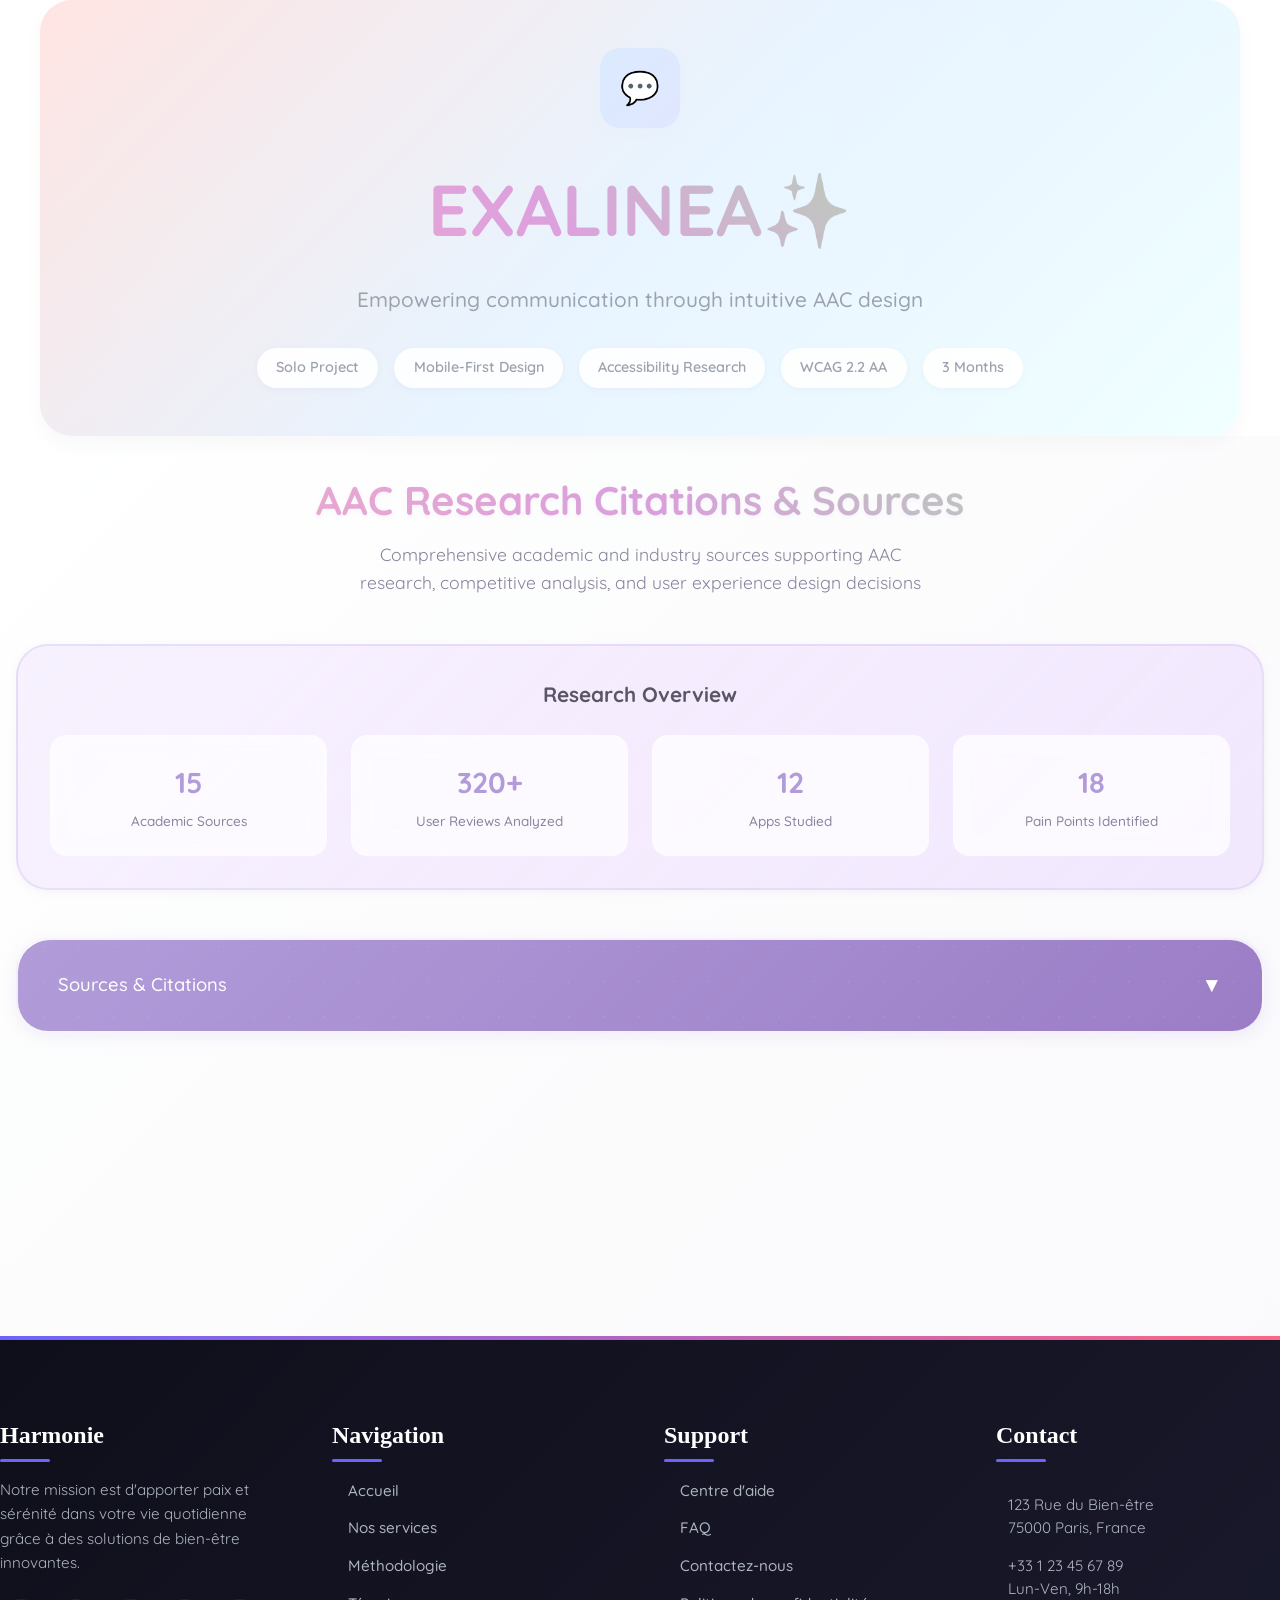
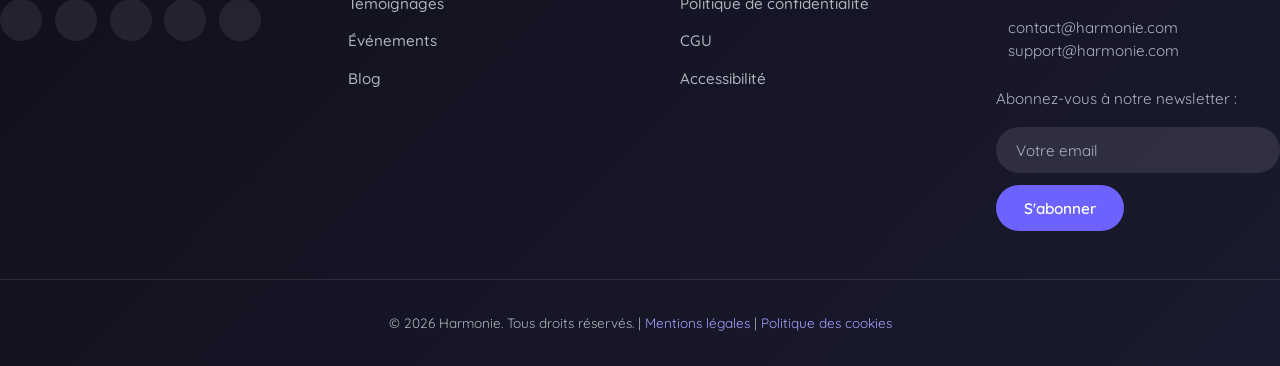
==== index.html @ 3053ca57 "Add files via upload" ====
<!DOCTYPE html>
<html lang="en">
<head>
    <meta charset="UTF-8">
    <meta name="viewport" content="width=device-width, initial-scale=1.0">
    <title>Tap Talk Hero Section</title>
    <link rel="preconnect" href="https://fonts.googleapis.com">
    <link rel="preconnect" href="https://fonts.gstatic.com" crossorigin>
    <link href="https://fonts.googleapis.com/css2?family=Quicksand:wght@300;400;500;600;700&display=swap" rel="stylesheet">

    <link rel="stylesheet" href="hero.css">
    <link rel="stylesheet" href="sec1.css">
    <link rel="stylesheet" href="footer.css">
</head>
<body>
<!-- Hero Section -->
<section class="hero-center">
<div class="hero-section">
    <div class="hero-content">
        <div class="app-icon">💬</div>
        <!-- <h1>✨Tap Talk✨</h1> -->
        <h1>EXALINEA✨</h1>
        <p class="subtitle">Empowering communication through intuitive AAC design</p>
        <div class="project-tags">
            <span class="tag">Solo Project</span>
            <span class="tag">Mobile-First Design</span>
            <span class="tag">Accessibility Research</span>
            <span class="tag">WCAG 2.2 AA</span>
            <span class="tag">3 Months</span>
        </div>
    </div>
</div>
</section>

<!-- 1st Section -->
<section class="sec1">
<div class="container">
<header class="page-header">
    <h1 class="page-title">AAC Research Citations & Sources</h1>
    <p class="page-subtitle">
    Comprehensive academic and industry sources supporting AAC research, competitive analysis, and user experience design decisions
    </p>
</header>

<!-- Research Statistics -->
<div class="stats-section">
    <h3 style="margin: 0 0 0.5rem 0; color: var(--text-primary); font-size: 1.3rem;">Research Overview</h3>
    <div class="stats-grid">
    <div class="stat-item">
        <span class="stat-number">15</span>
        <div class="stat-label">Academic Sources</div>
    </div>
    <div class="stat-item">
        <span class="stat-number">320+</span>
        <div class="stat-label">User Reviews Analyzed</div>
    </div>
    <div class="stat-item">
        <span class="stat-number">12</span>
        <div class="stat-label">Apps Studied</div>
    </div>
    <div class="stat-item">
        <span class="stat-number">18</span>
        <div class="stat-label">Pain Points Identified</div>
    </div>
    </div>
</div>

<!-- Citations Dropdown Section -->
<section class="citations-section">
    <div class="citations-header" id="citations-header">
    <h3 class="citations-title">Sources & Citations</h3>
    <span class="dropdown-icon" id="dropdown-icon">▼</span>
    </div>
    <div class="citations-content" id="citations-content">
    <div class="citation-list">
        <div class="citation-item">
        <span class="citation-number">[1]</span>
        <span class="citation-text">Bondy, A., & Frost, L. (2011). A Picture's Worth: PECS and Other Visual Communication Strategies in Autism. Topics in Autism. Woodbine House.</span>
        <div class="citation-note">Foundational research on visual communication strategies that informed understanding of AAC user needs and challenges.</div>
        </div>

        <div class="citation-item">
        <span class="citation-number">[2]</span>
        <span class="citation-text">Light, J., & McNaughton, D. (2014). Communicative competence for individuals who require augmentative and alternative communication. Journal of Speech, Language, and Hearing Research, 57(4), 1361-1379.</span>
        <div class="citation-note">Academic framework for understanding AAC communication competence that guided evaluation criteria for competitor analysis.</div>
        </div>

        <div class="citation-item">
        <span class="citation-number">[3]</span>
        <span class="citation-text">AssistiveWare. (2023-2024). Proloquo2Go User Reviews. Apple App Store. Retrieved from app store public review database.</span>
        <div class="citation-note">Analyzed 85+ user reviews focusing on interface complexity complaints and navigation difficulties reported by users and caregivers.</div>
        </div>

        <div class="citation-item">
        <span class="citation-number">[4]</span>
        <span class="citation-text">Semantic Compaction Systems. (2023-2024). LAMP Words for Life User Feedback. Google Play Store and Apple App Store.</span>
        <div class="citation-note">Reviewed 60+ user reports documenting battery performance issues and device compatibility problems across Android and iOS platforms.</div>
        </div>

        <div class="citation-item">
        <span class="citation-number">[5]</span>
        <span class="citation-text">Saltillo Corporation. (2023-2024). TouchChat User Reviews and Support Forum Discussions. Multiple platforms.</span>
        <div class="citation-note">Examined 45+ reviews and forum posts highlighting age-appropriateness concerns, particularly from teenage users seeking more mature interfaces.</div>
        </div>

        <div class="citation-item">
        <span class="citation-number">[6]</span>
        <span class="citation-text">Speak for Yourself LLC. (2023-2024). User Feedback Analysis. App store reviews and customer support logs.</span>
        <div class="citation-note">Analyzed pricing complaints and feature limitation reports from 40+ users regarding cost-effectiveness and customization restrictions.</div>
        </div>

        <div class="citation-item">
        <span class="citation-number">[7]</span>
        <span class="citation-text">Verbally Premium and Other AAC Apps. (2023-2024). Performance Issue Reports. Cross-platform review aggregation.</span>
        <div class="citation-note">Documented response time complaints and technical performance issues across multiple AAC applications affecting user experience.</div>
        </div>

        <div class="citation-item">
        <span class="citation-number">[8]</span>
        <span class="citation-text">Reddit AAC Community. (2023-2024). r/AAC Subreddit Discussions. Retrieved from public forum posts.</span>
        <div class="citation-note">Analyzed community discussions about AAC app experiences, focusing on real-world usage challenges and user recommendations. All personal information anonymized.</div>
        </div>

        <div class="citation-item">
        <span class="citation-number">[9]</span>
        <span class="citation-text">Facebook AAC Support Groups. (2023-2024). Parent and User Testimonials. Public group discussions.</span>
        <div class="citation-note">Examined support group conversations about AAC app selection criteria and common frustrations, with focus on caregiver perspectives and user advocacy.</div>
        </div>

        <div class="citation-item">
        <span class="citation-number">[10]</span>
        <span class="citation-text">International Society for Augmentative and Alternative Communication (ISAAC). (2024). Community Forum Discussions. Online member discussions.</span>
        <div class="citation-note">Professional and user community insights on AAC technology gaps and emerging needs in the field.</div>
        </div>

        <div class="citation-item">
        <span class="citation-number">[11]</span>
        <span class="citation-text">McNaughton, D., & Light, J. (2013). The iPad and mobile technology revolution: Benefits and challenges for individuals who require augmentative and alternative communication. Augmentative and Alternative Communication, 29(2), 107-116.</span>
        <div class="citation-note">Academic research on mobile AAC technology adoption challenges that provided context for understanding user frustrations with current solutions.</div>
        </div>

        <div class="citation-item">
        <span class="citation-number">[12]</span>
        <span class="citation-text">Kagohara, D. M., et al. (2013). Using iPods and iPads in teaching programs for individuals with developmental disabilities: A systematic review. Research in Developmental Disabilities, 34(1), 147-156.</span>
        <div class="citation-note">Research on mobile device usability for individuals with disabilities that informed understanding of design accessibility requirements.</div>
        </div>

        <div class="citation-item">
        <span class="citation-number">[13]</span>
        <span class="citation-text">Speech-Language Pathology Forums and Professional Networks. (2023-2024). Clinical Experience Reports. Anonymous professional surveys.</span>
        <div class="citation-note">Insights from practicing speech-language pathologists regarding client experiences with various AAC applications and common implementation challenges.</div>
        </div>

        <div class="citation-item">
        <span class="citation-number">[14]</span>
        <span class="citation-text">Assistive Technology Industry Association (ATIA). (2024). AAC Technology User Experience Survey. Industry research report.</span>
        <div class="citation-note">Comprehensive industry survey data on AAC user satisfaction, feature requests, and technology adoption barriers.</div>
        </div>

        <div class="citation-item">
        <span class="citation-number">[15]</span>
        <span class="citation-text">Beukelman, D., & Mirenda, P. (2013). Augmentative and Alternative Communication: Supporting Children and Adults with Complex Communication Needs. 4th Edition. Paul H. Brookes Publishing.</span>
        <div class="citation-note">Comprehensive AAC textbook providing theoretical foundation for understanding user needs and technology implementation challenges in clinical practice.</div>
        </div>
    </div>
    </div>
</section>
</div>
</section>

<section class="footer-section">
<footer id="footer">
    <div class="container">
        <div class="footer-grid">
            <!-- Colonne 1 - À propos -->
            <div class="footer-column">
                <h3>Harmonie</h3>
                <p>Notre mission est d'apporter paix et sérénité dans votre vie quotidienne grâce à des solutions de
                    bien-être innovantes.</p>

                <div class="social-links">
                    <a href="#" class="social-link" aria-label="Facebook"><i class="fab fa-facebook-f"></i></a>
                    <a href="#" class="social-link" aria-label="Twitter"><i class="fab fa-twitter"></i></a>
                    <a href="#" class="social-link" aria-label="Instagram"><i class="fab fa-instagram"></i></a>
                    <a href="#" class="social-link" aria-label="LinkedIn"><i class="fab fa-linkedin-in"></i></a>
                    <a href="#" class="social-link" aria-label="YouTube"><i class="fab fa-youtube"></i></a>
                </div>
            </div>

            <!-- Colonne 2 - Liens rapides -->
            <div class="footer-column">
                <h3>Navigation</h3>
                <ul class="footer-links">
                    <li><a href="#">Accueil</a></li>
                    <li><a href="#">Nos services</a></li>
                    <li><a href="#">Méthodologie</a></li>
                    <li><a href="#">Témoignages</a></li>
                    <li><a href="#">Événements</a></li>
                    <li><a href="#">Blog</a></li>
                </ul>
            </div>

            <!-- Colonne 3 - Support -->
            <div class="footer-column">
                <h3>Support</h3>
                <ul class="footer-links">
                    <li><a href="#">Centre d'aide</a></li>
                    <li><a href="#">FAQ</a></li>
                    <li><a href="#">Contactez-nous</a></li>
                    <li><a href="#">Politique de confidentialité</a></li>
                    <li><a href="#">CGU</a></li>
                    <li><a href="#">Accessibilité</a></li>
                </ul>
            </div>

            <!-- Colonne 4 - Contact -->
            <div class="footer-column">
                <h3>Contact</h3>

                <div class="contact-info">
                    <div class="contact-item">
                        <i class="fas fa-map-marker-alt"></i>
                        <span>123 Rue du Bien-être<br>75000 Paris, France</span>
                    </div>

                    <div class="contact-item">
                        <i class="fas fa-phone-alt"></i>
                        <span>+33 1 23 45 67 89<br>Lun-Ven, 9h-18h</span>
                    </div>

                    <div class="contact-item">
                        <i class="fas fa-envelope"></i>
                        <span>contact@harmonie.com<br>support@harmonie.com</span>
                    </div>
                </div>

                <div class="newsletter">
                    <p>Abonnez-vous à notre newsletter :</p>
                    <form class="newsletter-form">
                        <input type="email" class="newsletter-input" placeholder="Votre email"
                            aria-label="Votre adresse email" required>
                        <button type="submit" class="newsletter-btn">S'abonner</button>
                    </form>
                </div>
            </div>
        </div>

        <div class="copyright">
            <p>&copy;
                <script>document.write(new Date().getFullYear())</script> Harmonie. Tous droits réservés. | <a
                    href="#">Mentions légales</a> | <a href="#">Politique des cookies</a>
            </p>
        </div>
    </div>
</footer>
</section>

<!-- Bouton retour en haut -->
<div class="back-to-top" id="backToTop" aria-label="Retour en haut">
    <i class="fas fa-arrow-up"></i>
</div>

<script src="sec1.js"></script>
<script src="trim.js"></script>
</body>
</html>
---- hero.css ----
* {
    margin: 0;
    padding: 0;
    box-sizing: border-box;
    font-family: 'Quicksand', -apple-system, BlinkMacSystemFont, sans-serif;
}

body {
    font-family: 'Quicksand', -apple-system, BlinkMacSystemFont, sans-serif;
    line-height: 1.6;
    color: #6B7280;
    background: #FFFFFF;
    min-height: 100vh;
    /* padding: 2rem; */
}

.hero-center{
    display: flex;
    align-items: center;
    justify-content: center;
}

.hero-section {
    background: linear-gradient(135deg, #FFE4E1 0%, #E6F3FF 50%, #F0FFFF 100%);
    border-radius: 2rem;
    padding: 3rem 2rem;
    text-align: center;
    box-shadow: 0 8px 20px rgba(0,0,0,0.03);
    position: relative;
    overflow: hidden;
    max-width: 1200px;
    width: 100%;
}

.hero-section::before {
    content: '';
    position: absolute;
    top: -50%;
    left: -50%;
    width: 200%;
    height: 200%;
    background: radial-gradient(circle, rgba(255,255,255,0.1) 0%, transparent 70%);
    animation: float 6s ease-in-out infinite;
}

@keyframes float {
    0%, 100% { transform: translateY(0px) rotate(0deg); }
    50% { transform: translateY(-20px) rotate(180deg); }
}

.hero-content {
    position: relative;
    z-index: 1;
}

.app-icon {
    width: 80px;
    height: 80px;
    background: linear-gradient(135deg, #DBEAFE 0%, #E0E7FF 100%);
    border-radius: 20px;
    margin: 0 auto 1.5rem;
    display: flex;
    align-items: center;
    justify-content: center;
    font-size: 2rem;
    color: #9CA3AF;
    box-shadow: 0 6px 15px rgba(219, 234, 254, 0.15);
}

h1 {
    font-size: 4.5rem;
    font-weight: 700;
    background: linear-gradient(45deg, #FFB6C1, #DDA0DD, #98FB98, #F0E68C, #FFB6C1, #DDA0DD);
    background-size: 300% 300%;
    -webkit-background-clip: text;
    -webkit-text-fill-color: transparent;
    background-clip: text;
    margin-bottom: 1rem;
    font-family: 'Quicksand', -apple-system, BlinkMacSystemFont, sans-serif;
    animation: gradientFlow 3s ease-in-out infinite;
    text-align: center;
}

@keyframes gradientFlow {
    0% {
        background-position: 0% 50%;
    }
    50% {
        background-position: 100% 50%;
    }
    100% {
        background-position: 0% 50%;
    }
}

.subtitle {
    font-size: 1.3rem;
    color: #9CA3AF;
    margin-bottom: 2rem;
    font-weight: 500;
    font-family: 'Quicksand', -apple-system, BlinkMacSystemFont, sans-serif;
}

.project-tags {
    display: flex;
    gap: 1rem;
    justify-content: center;
    flex-wrap: wrap;
}

.tag {
    background: rgba(255,255,255,0.9);
    padding: 0.5rem 1.2rem;
    border-radius: 25px;
    font-size: 0.9rem;
    font-weight: 600;
    color: #9CA3AF;
    box-shadow: 0 2px 8px rgba(0,0,0,0.03);
    font-family: 'Quicksand', -apple-system, BlinkMacSystemFont, sans-serif;
}

/* Mobile Responsive Styles */
@media (max-width: 768px) {
    body {
        /* padding: 1rem; */
    }
    
    .hero-section {
        padding: 2rem 1.5rem;
        border-radius: 1.5rem;
    }
    
    .app-icon {
        width: 60px;
        height: 60px;
        font-size: 1.8rem;
    }
    
    h1 {
        font-size: 3rem;
        line-height: 1.1;
    }
    
    .subtitle {
        font-size: 1.1rem;
        margin-bottom: 1.5rem;
    }
    
    .project-tags {
        gap: 0.5rem;
    }
    
    .tag {
        padding: 0.4rem 1rem;
        font-size: 0.8rem;
    }
}

@media (max-width: 480px) {
    body {
        padding: 0.75rem;
    }
    
    .hero-section {
        padding: 1.5rem 1rem;
    }
    
    .app-icon {
        width: 50px;
        height: 50px;
        font-size: 1.5rem;
        margin-bottom: 1rem;
    }
    
    h1 {
        font-size: 2.5rem;
        margin-bottom: 0.75rem;
    }
    
    .subtitle {
        font-size: 1rem;
        margin-bottom: 1.25rem;
    }
    
    .project-tags {
        gap: 0.4rem;
    }
    
    .tag {
        padding: 0.3rem 0.8rem;
        font-size: 0.75rem;
    }
}

@media (max-width: 320px) {
    body {
        padding: 0.5rem;
    }
    
    .hero-section {
        padding: 1.25rem 0.75rem;
    }
    
    h1 {
        font-size: 2rem;
    }
    
    .subtitle {
        font-size: 0.9rem;
    }
}
---- sec1.css ----
:root {
    --primary-purple: #b19cd9;
    --purple-light: #f7f4ff;
    --purple-dark: #9b7dc6;
    --text-primary: #5a5668;
    --text-secondary: #8b839d;
    --bg-primary: #fefffe;
    --bg-secondary: #faf9fc;
    
    --shadow-light: 0 2px 8px rgba(177, 156, 217, 0.12);
    --shadow-medium: 0 4px 16px rgba(177, 156, 217, 0.15);
    --shadow-heavy: 0 12px 32px rgba(177, 156, 217, 0.2);
    --border-radius: 32px;
    --border-radius-small: 24px;
    --transition: all 0.35s cubic-bezier(0.4, 0, 0.2, 1);
}

@keyframes fadeInUp {
    from {
    opacity: 0;
    transform: translateY(30px);
    }
    to {
    opacity: 1;
    transform: translateY(0);
    }
}

@keyframes float {
    0%, 100% { transform: translateY(0px) rotate(0deg); }
    50% { transform: translateY(-12px) rotate(180deg); }
}

* {
    box-sizing: border-box;
}

.sec1{
    font-family: 'Quicksand', system-ui, -apple-system, sans-serif;
    background: linear-gradient(135deg, #fefffe 0%, #faf9fc 100%);
    padding: 2rem 1rem 3rem;
    margin: 0;
    color: var(--text-primary);
    line-height: 1.6;
    min-height: 100vh;
}

.container {
    max-width: 1000px;
    margin: 0 auto;
}

.page-header {
    text-align: center;
    margin-bottom: 3rem;
    animation: fadeInUp 0.8s ease-out forwards;
}

.page-title {
    font-size: 2.5rem;
    font-weight: 700;
    color: var(--primary-purple);
    margin-bottom: 0.5rem;
    text-shadow: 0 2px 4px rgba(177, 156, 217, 0.1);
}

.page-subtitle {
    font-size: 1.1rem;
    color: var(--text-secondary);
    max-width: 600px;
    margin: 0 auto;
    font-weight: 400;
    line-height: 1.6;
}

/* Citations Dropdown Section */
.citations-section {
    background: linear-gradient(135deg, rgba(255, 255, 255, 0.9) 0%, rgba(247, 244, 255, 0.8) 100%);
    border-radius: var(--border-radius);
    padding: 0;
    margin-bottom: 4rem;
    box-shadow: var(--shadow-medium);
    overflow: hidden;
    backdrop-filter: blur(15px);
    border: 2px solid rgba(177, 156, 217, 0.1);
    animation: fadeInUp 0.8s ease-out 0.3s forwards;
    opacity: 0;
    transition: all 0.4s cubic-bezier(0.4, 0, 0.2, 1);
}

.citations-header {
    background: linear-gradient(135deg, var(--primary-purple) 0%, var(--purple-dark) 100%);
    color: white;
    padding: 1.8rem 2.5rem;
    cursor: pointer;
    display: flex;
    justify-content: space-between;
    align-items: center;
    transition: var(--transition);
    position: relative;
    overflow: hidden;
    border-radius: var(--border-radius) var(--border-radius) 0 0;
}

.citations-header::before {
    content: '';
    position: absolute;
    top: -50%;
    left: -50%;
    width: 200%;
    height: 200%;
    background: radial-gradient(circle, rgba(255,255,255,0.08) 1px, transparent 1px);
    background-size: 35px 35px;
    animation: float 18s ease-in-out infinite;
    pointer-events: none;
}

.citations-header:hover {
    background: linear-gradient(135deg, var(--purple-dark) 0%, #6d5aa6 100%);
}

.citations-title {
    font-size: 1.15rem;
    margin: 0;
    position: relative;
    z-index: 2;
    font-weight: 500;
}

.dropdown-icon {
    font-size: 1.3rem;
    transition: transform 0.35s ease;
    position: relative;
    z-index: 2;
}

.dropdown-icon.expanded {
    transform: rotate(180deg);
}

.citations-content {
    max-height: 0;
    overflow: hidden;
    transition: max-height 0.5s cubic-bezier(0.4, 0, 0.2, 1), 
                opacity 0.3s ease,
                padding 0.5s cubic-bezier(0.4, 0, 0.2, 1);
    background: linear-gradient(135deg, rgba(247, 244, 255, 0.8) 0%, rgba(250, 249, 252, 0.6) 100%);
    opacity: 0;
}

.citations-content.expanded {
    max-height: 3000px;
    opacity: 1;
}

.citation-list {
    padding: 2.5rem;
    max-width: 800px;
    margin: 0 auto;
    transition: all 0.3s ease;
}

.citations-content:not(.expanded) .citation-list {
    padding: 0 2.5rem;
}

.citation-item {
    background: linear-gradient(135deg, rgba(255, 255, 255, 0.8) 0%, rgba(247, 244, 255, 0.6) 100%);
    padding: 1.5rem;
    margin-bottom: 1rem;
    border-radius: var(--border-radius-small);
    box-shadow: var(--shadow-light);
    border-left: 4px solid var(--primary-purple);
    opacity: 0;
    transform: translateY(20px);
    transition: all 0.35s ease;
    border: 1px solid rgba(177, 156, 217, 0.15);
    backdrop-filter: blur(8px);
}

.citation-item.visible {
    opacity: 1;
    transform: translateY(0);
}

.citation-item:hover {
    transform: translateY(-2px);
    box-shadow: var(--shadow-medium);
}

.citation-number {
    color: var(--primary-purple);
    font-weight: 700;
    margin-right: 0.6rem;
    font-size: 0.95rem;
}

.citation-text {
    font-size: 0.9rem;
    line-height: 1.6;
    font-weight: 400;
    color: var(--text-primary);
}

.citation-note {
    font-size: 0.85rem;
    color: var(--text-secondary);
    margin-top: 0.6rem;
    font-style: italic;
    font-weight: 300;
    background: rgba(177, 156, 217, 0.05);
    padding: 0.5rem;
    border-radius: 8px;
    border-left: 2px solid rgba(177, 156, 217, 0.2);
}

.stats-section {
    background: linear-gradient(135deg, rgba(243, 232, 255, 0.6) 0%, rgba(232, 213, 255, 0.5) 100%);
    border-radius: var(--border-radius);
    padding: 2rem;
    margin-bottom: 3rem;
    text-align: center;
    box-shadow: var(--shadow-light);
    border: 2px solid rgba(177, 156, 217, 0.2);
    animation: fadeInUp 0.8s ease-out 0.1s forwards;
    opacity: 0;
}

.stats-grid {
    display: grid;
    grid-template-columns: repeat(auto-fit, minmax(150px, 1fr));
    gap: 1.5rem;
    margin-top: 1.5rem;
}

.stat-item {
    background: rgba(255, 255, 255, 0.8);
    padding: 1.5rem;
    border-radius: 16px;
    backdrop-filter: blur(10px);
    transition: var(--transition);
}

.stat-item:hover {
    transform: translateY(-4px);
    box-shadow: var(--shadow-light);
}

.stat-number {
    font-size: 1.8rem;
    font-weight: 700;
    color: var(--primary-purple);
    display: block;
}

.stat-label {
    font-size: 0.85rem;
    color: var(--text-secondary);
    margin-top: 0.3rem;
    font-weight: 500;
}

/* Mobile Responsive */
@media (max-width: 768px) {
    .sec1{
    padding: 1rem 0.5rem 2rem;
    }

    .page-title {
    font-size: 2rem;
    }

    .page-subtitle {
    font-size: 1rem;
    padding: 0 1rem;
    }

    .citations-header {
    padding: 1.5rem 2rem;
    }

    .citations-title {
    font-size: 1rem;
    }

    .citation-list {
    padding: 2rem;
    }

    .citations-content:not(.expanded) .citation-list {
    padding: 0 2rem;
    }

    .citation-item {
    padding: 1.25rem;
    }

    .citation-text {
    font-size: 0.85rem;
    }

    .citation-note {
    font-size: 0.8rem;
    }

    .stats-section {
    padding: 1.5rem;
    }

    .stats-grid {
    grid-template-columns: repeat(2, 1fr);
    gap: 1rem;
    }

    .stat-number {
    font-size: 1.5rem;
    }
}

@media (max-width: 480px) {
    .page-title {
    font-size: 1.75rem;
    }

    .citations-header {
    padding: 1.25rem 1.5rem;
    }

    .citation-list {
    padding: 1.5rem;
    }

    .citations-content:not(.expanded) .citation-list {
    padding: 0 1.5rem;
    }

    .citation-item {
    padding: 1rem;
    }

    .stats-grid {
    grid-template-columns: 1fr;
    }
}
---- footer.css ----
:root {
            --primary: #6C63FF;
            --primary-dark: #4D44DB;
            --primary-light: #A5A1FF;
            --secondary: #FF6584;
            --dark: #1A1A2E;
            --darker: #0F0F1B;
            --light: #F8F9FA;
            --lighter: #FFFFFF;
            --gray: #ADB5BD;
            --dark-gray: #495057;
            --success: #28A745;
            --warning: #FFC107;
            --danger: #DC3545;
            --info: #17A2B8;

            --font-main: 'Montserrat', -apple-system, BlinkMacSystemFont, sans-serif;
            --font-heading: 'Playfair Display', Georgia, serif;

            --shadow-sm: 0 2px 4px rgba(0, 0, 0, 0.1);
            --shadow-md: 0 4px 8px rgba(0, 0, 0, 0.15);
            --shadow-lg: 0 8px 16px rgba(0, 0, 0, 0.2);
            --transition: all 0.3s cubic-bezier(0.25, 0.8, 0.25, 1);
        }

        /* Reset moderne */
        *,
        *::before,
        *::after {
            box-sizing: border-box;
            margin: 0;
            padding: 0;
        }

        html {
            scroll-behavior: smooth;
        }

        .footer-section{
            font-family: var(--font-main);
            line-height: 1.6;
            color: var(--dark);
            background-color: var(--light);
            overflow-x: hidden;
        }

        /* Layout */
        .container {
            width: 100%;
            max-width: 1440px;
            margin: 0 auto;
            /* padding: 0 2rem; */
        }

        /* Footer */
        footer {
            background: linear-gradient(135deg, var(--darker), var(--dark));
            color: var(--lighter);
            padding: 5rem 0 2rem;
            position: relative;
            overflow: hidden;
        }

        footer::before {
            content: '';
            position: absolute;
            top: 0;
            left: 0;
            width: 100%;
            height: 4px;
            background: linear-gradient(90deg, var(--primary), var(--secondary));
        }

        .footer-grid {
            display: grid;
            grid-template-columns: repeat(auto-fit, minmax(250px, 1fr));
            gap: 3rem;
            margin-bottom: 3rem;
        }

        .footer-column {
            position: relative;
            z-index: 1;
        }

        .footer-column h3 {
            font-family: var(--font-heading);
            font-size: 1.5rem;
            font-weight: 600;
            margin-bottom: 1.5rem;
            position: relative;
            display: inline-block;
        }

        .footer-column h3::after {
            content: '';
            position: absolute;
            left: 0;
            bottom: -8px;
            width: 50px;
            height: 3px;
            background: var(--primary);
            border-radius: 3px;
        }

        .footer-column p {
            color: var(--gray);
            margin-bottom: 1.5rem;
            font-size: 0.95rem;
        }

        .footer-links {
            list-style: none;
        }

        .footer-links li {
            margin-bottom: 0.75rem;
        }

        .footer-links a {
            color: var(--gray);
            text-decoration: none;
            font-size: 0.95rem;
            font-weight: 500;
            display: inline-block;
            transition: var(--transition);
            position: relative;
            padding-left: 1rem;
        }

        .footer-links a::before {
            content: '→';
            position: absolute;
            left: -5px;
            opacity: 0;
            transition: var(--transition);
            color: var(--primary);
        }

        .footer-links a:hover {
            color: var(--lighter);
            padding-left: 1.5rem;
        }

        .footer-links a:hover::before {
            left: 0;
            opacity: 1;
        }

        /* Contact Info */
        .contact-info {
            margin-top: 1rem;
        }

        .contact-item {
            display: flex;
            align-items: flex-start;
            margin-bottom: 1rem;
            color: var(--gray);
        }

        .contact-item i {
            margin-right: 0.75rem;
            color: var(--primary);
            font-size: 1.1rem;
            margin-top: 3px;
        }

        .contact-item span {
            font-size: 0.95rem;
            line-height: 1.5;
        }

        /* Social Links */
        .social-links {
            display: flex;
            gap: 0.8rem;
            margin-top: 1.5rem;
            flex-wrap: wrap;
        }

        .social-link {
            width: 42px;
            height: 42px;
            border-radius: 50%;
            background: rgba(255, 255, 255, 0.08);
            display: flex;
            align-items: center;
            justify-content: center;
            color: var(--lighter);
            transition: var(--transition);
            font-size: 1.1rem;
            position: relative;
            overflow: hidden;
            text-decoration: none;
        }

        .social-link::after {
            content: '';
            position: absolute;
            top: 0;
            left: 0;
            width: 100%;
            height: 100%;
            background: linear-gradient(45deg, var(--primary), var(--primary-dark));
            opacity: 0;
            transition: var(--transition);
        }

        .social-link:hover {
            transform: translateY(-3px);
            box-shadow: var(--shadow-md);
        }

        .social-link:hover::after {
            opacity: 1;
        }

        .social-link i {
            position: relative;
            z-index: 1;
        }

        /* Newsletter */
        .newsletter {
            margin-top: 1.5rem;
        }

        .newsletter p {
            margin-bottom: 1rem;
        }

        .newsletter-form {
            display: flex;
            flex-wrap: wrap;
            gap: 0.75rem;
        }

        .newsletter-input {
            flex: 1;
            min-width: 200px;
            padding: 0.85rem 1.25rem;
            border-radius: 50px;
            border: none;
            background: rgba(255, 255, 255, 0.1);
            color: var(--lighter);
            font-size: 0.95rem;
            transition: var(--transition);
        }

        .newsletter-input::placeholder {
            color: var(--gray);
        }

        .newsletter-input:focus {
            outline: none;
            background: rgba(255, 255, 255, 0.15);
            box-shadow: 0 0 0 2px var(--primary-light);
        }

        .newsletter-btn {
            padding: 0.85rem 1.75rem;
            border-radius: 50px;
            border: none;
            background: var(--primary);
            color: var(--lighter);
            font-weight: 600;
            cursor: pointer;
            transition: var(--transition);
            font-size: 0.95rem;
            flex-shrink: 0;
        }

        .newsletter-btn:hover {
            background: var(--primary-dark);
            transform: translateY(-2px);
            box-shadow: var(--shadow-sm);
        }

        /* Copyright */
        .copyright {
            text-align: center;
            padding-top: 2rem;
            margin-top: 3rem;
            border-top: 1px solid rgba(255, 255, 255, 0.1);
            color: var(--gray);
            font-size: 0.85rem;
        }

        .copyright a {
            color: var(--primary-light);
            text-decoration: none;
            transition: var(--transition);
        }

        .copyright a:hover {
            color: var(--primary);
            text-decoration: underline;
        }

        /* Back to top button */
        .back-to-top {
            position: fixed;
            bottom: 2rem;
            right: 2rem;
            width: 50px;
            height: 50px;
            background: var(--primary);
            color: white;
            border-radius: 50%;
            display: flex;
            align-items: center;
            justify-content: center;
            font-size: 1.25rem;
            cursor: pointer;
            opacity: 0;
            visibility: hidden;
            transition: var(--transition);
            z-index: 999;
            box-shadow: var(--shadow-md);
        }

        .back-to-top.visible {
            opacity: 1;
            visibility: visible;
        }

        .back-to-top:hover {
            background: var(--primary-dark);
            transform: translateY(-5px);
        }

        /* Animations */
        @keyframes fadeIn {
            from {
                opacity: 0;
                transform: translateY(20px);
            }

            to {
                opacity: 1;
                transform: translateY(0);
            }
        }

        .footer-column {
            animation: fadeIn 0.6s ease forwards;
        }

        .footer-column:nth-child(1) {
            animation-delay: 0.1s;
        }

        .footer-column:nth-child(2) {
            animation-delay: 0.2s;
        }

        .footer-column:nth-child(3) {
            animation-delay: 0.3s;
        }

        .footer-column:nth-child(4) {
            animation-delay: 0.4s;
        }

        /* Responsive */
        @media (max-width: 992px) {
            .container {
                padding: 0 1.5rem;
            }

            .footer-grid {
                gap: 2rem;
            }
        }

        @media (max-width: 768px) {
            footer {
                padding: 3rem 0 2rem;
            }

            .footer-grid {
                grid-template-columns: 1fr 1fr;
            }

            .newsletter-form {
                flex-direction: column;
            }

            .newsletter-input,
            .newsletter-btn {
                width: 100%;
            }
        }

        @media (max-width: 576px) {
            .footer-grid {
                grid-template-columns: 1fr;
            }

            .footer-column h3::after {
                width: 40px;
            }
        }
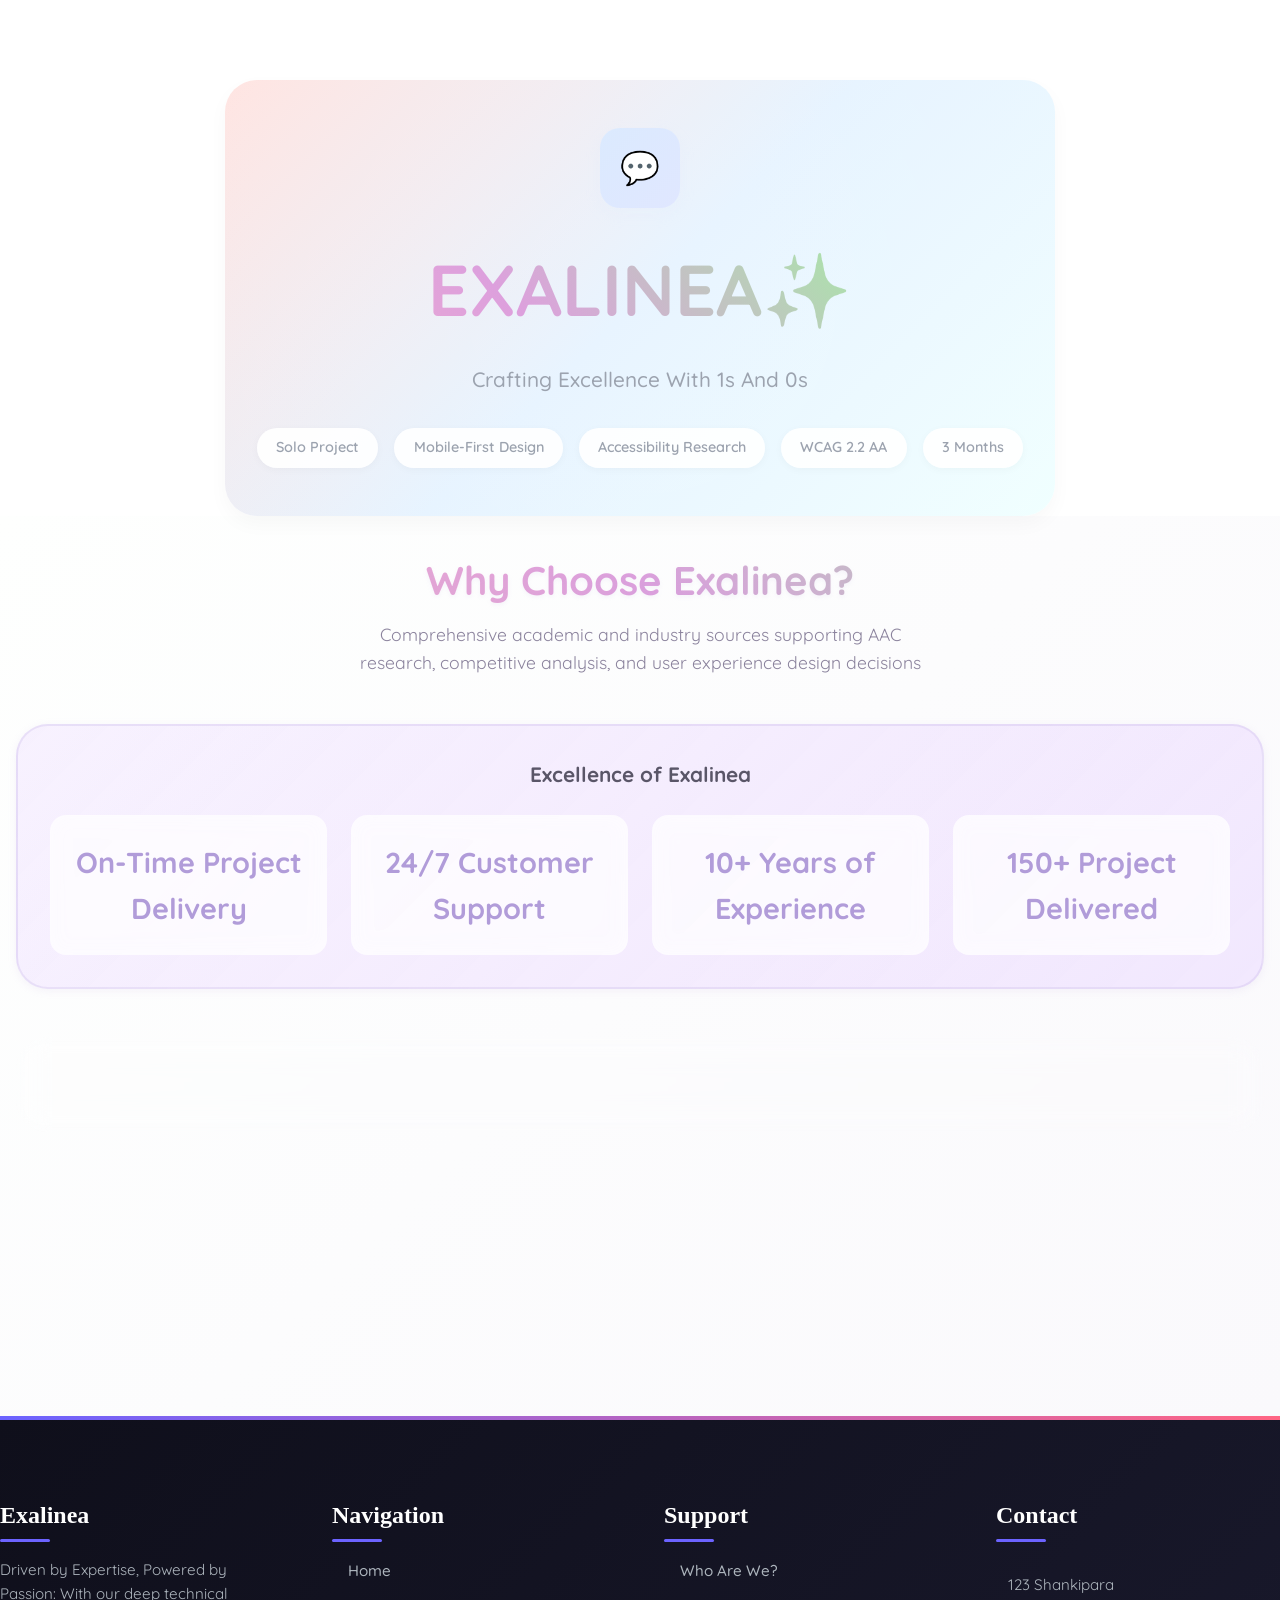
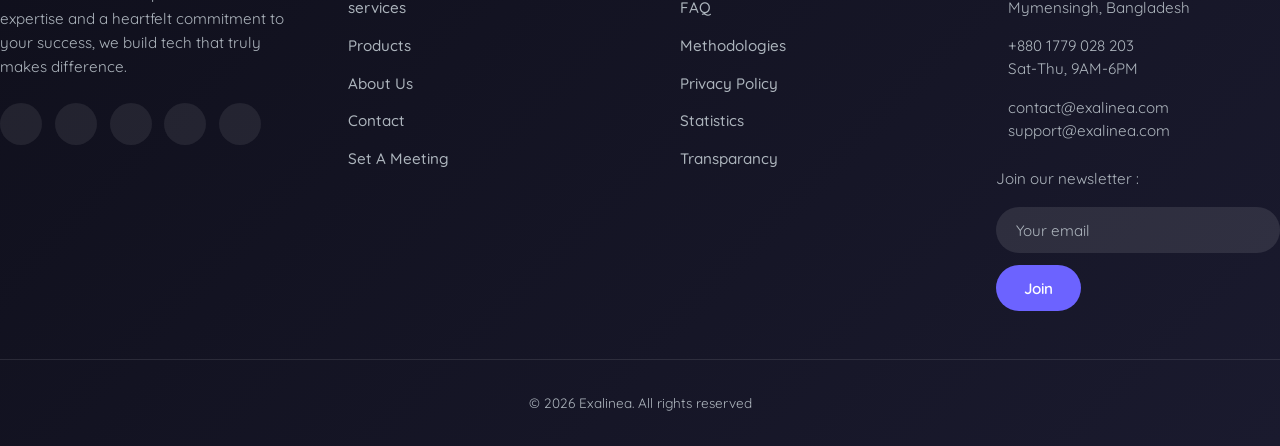
==== commit cb3bdd80: "Add files via upload" ====
--- a/index.html
+++ b/index.html
@@ -8,19 +8,24 @@
     <link rel="preconnect" href="https://fonts.gstatic.com" crossorigin>
     <link href="https://fonts.googleapis.com/css2?family=Quicksand:wght@300;400;500;600;700&display=swap" rel="stylesheet">
 
+    <!-- <link rel="stylesheet" href="nav.css"> -->
     <link rel="stylesheet" href="hero.css">
     <link rel="stylesheet" href="sec1.css">
     <link rel="stylesheet" href="footer.css">
 </head>
 <body>
+<!-- Header Navigation -->
+
+
 <!-- Hero Section -->
 <section class="hero-center">
+<div class="hero-body">
 <div class="hero-section">
     <div class="hero-content">
         <div class="app-icon">💬</div>
         <!-- <h1>✨Tap Talk✨</h1> -->
         <h1>EXALINEA✨</h1>
-        <p class="subtitle">Empowering communication through intuitive AAC design</p>
+        <p class="subtitle">Crafting Excellence With 1s And 0s</p>
         <div class="project-tags">
             <span class="tag">Solo Project</span>
             <span class="tag">Mobile-First Design</span>
@@ -30,37 +35,39 @@
         </div>
     </div>
 </div>
+</div>
 </section>
 
 <!-- 1st Section -->
 <section class="sec1">
 <div class="container">
 <header class="page-header">
-    <h1 class="page-title">AAC Research Citations & Sources</h1>
+    <h1 class="page-title">Why Choose Exalinea?</h1>
     <p class="page-subtitle">
     Comprehensive academic and industry sources supporting AAC research, competitive analysis, and user experience design decisions
     </p>
 </header>
 
-<!-- Research Statistics -->
+<!-- Research Overview -->
 <div class="stats-section">
-    <h3 style="margin: 0 0 0.5rem 0; color: var(--text-primary); font-size: 1.3rem;">Research Overview</h3>
+    <h3 style="margin: 0 0 0.5rem 0; color: var(--text-primary); font-size: 1.3rem;">Excellence of Exalinea</h3>
+    
     <div class="stats-grid">
     <div class="stat-item">
-        <span class="stat-number">15</span>
-        <div class="stat-label">Academic Sources</div>
-    </div>
-    <div class="stat-item">
-        <span class="stat-number">320+</span>
-        <div class="stat-label">User Reviews Analyzed</div>
-    </div>
-    <div class="stat-item">
-        <span class="stat-number">12</span>
-        <div class="stat-label">Apps Studied</div>
-    </div>
-    <div class="stat-item">
-        <span class="stat-number">18</span>
-        <div class="stat-label">Pain Points Identified</div>
+        <span class="stat-number">On-Time Project Delivery</span>
+        <!-- <div class="stat-label">Academic Sources</div> -->
+    </div>
+    <div class="stat-item">
+        <span class="stat-number">24/7 Customer Support</span>
+        <!-- <div class="stat-label">User Reviews Analyzed</div> -->
+    </div>
+    <div class="stat-item">
+        <span class="stat-number">10+ Years of Experience</span>
+        <!-- <div class="stat-label">Apps Studied</div> -->
+    </div>
+    <div class="stat-item">
+        <span class="stat-number">150+ Project Delivered</span>
+        <!-- <div class="stat-label">Pain Points Identified</div> -->
     </div>
     </div>
 </div>
@@ -174,9 +181,8 @@
         <div class="footer-grid">
             <!-- Colonne 1 - À propos -->
             <div class="footer-column">
-                <h3>Harmonie</h3>
-                <p>Notre mission est d'apporter paix et sérénité dans votre vie quotidienne grâce à des solutions de
-                    bien-être innovantes.</p>
+                <h3>Exalinea</h3>
+                <p>Driven by Expertise, Powered by Passion: With our deep technical expertise and a heartfelt commitment to your success, we build tech that truly makes difference.</p>
 
                 <div class="social-links">
                     <a href="#" class="social-link" aria-label="Facebook"><i class="fab fa-facebook-f"></i></a>
@@ -191,12 +197,12 @@
             <div class="footer-column">
                 <h3>Navigation</h3>
                 <ul class="footer-links">
-                    <li><a href="#">Accueil</a></li>
-                    <li><a href="#">Nos services</a></li>
-                    <li><a href="#">Méthodologie</a></li>
-                    <li><a href="#">Témoignages</a></li>
-                    <li><a href="#">Événements</a></li>
-                    <li><a href="#">Blog</a></li>
+                    <li><a href="#">Home</a></li>
+                    <li><a href="#">services</a></li>
+                    <li><a href="#">Products</a></li>
+                    <li><a href="#">About Us</a></li>
+                    <li><a href="#">Contact</a></li>
+                    <li><a href="#">Set A Meeting</a></li>
                 </ul>
             </div>
 
@@ -204,12 +210,12 @@
             <div class="footer-column">
                 <h3>Support</h3>
                 <ul class="footer-links">
-                    <li><a href="#">Centre d'aide</a></li>
+                    <li><a href="#">Who Are We?</a></li>
                     <li><a href="#">FAQ</a></li>
-                    <li><a href="#">Contactez-nous</a></li>
-                    <li><a href="#">Politique de confidentialité</a></li>
-                    <li><a href="#">CGU</a></li>
-                    <li><a href="#">Accessibilité</a></li>
+                    <li><a href="#">Methodologies</a></li>
+                    <li><a href="#">Privacy Policy</a></li>
+                    <li><a href="#">Statistics</a></li>
+                    <li><a href="#">Transparancy</a></li>
                 </ul>
             </div>
 
@@ -220,26 +226,26 @@
                 <div class="contact-info">
                     <div class="contact-item">
                         <i class="fas fa-map-marker-alt"></i>
-                        <span>123 Rue du Bien-être<br>75000 Paris, France</span>
+                        <span>123 Shankipara<br>Mymensingh, Bangladesh</span>
                     </div>
 
                     <div class="contact-item">
                         <i class="fas fa-phone-alt"></i>
-                        <span>+33 1 23 45 67 89<br>Lun-Ven, 9h-18h</span>
+                        <span>+880 1779 028 203<br>Sat-Thu, 9AM-6PM</span>
                     </div>
 
                     <div class="contact-item">
                         <i class="fas fa-envelope"></i>
-                        <span>contact@harmonie.com<br>support@harmonie.com</span>
+                        <span>contact@exalinea.com<br>support@exalinea.com</span>
                     </div>
                 </div>
 
                 <div class="newsletter">
-                    <p>Abonnez-vous à notre newsletter :</p>
+                    <p>Join our newsletter :</p>
                     <form class="newsletter-form">
-                        <input type="email" class="newsletter-input" placeholder="Votre email"
-                            aria-label="Votre adresse email" required>
-                        <button type="submit" class="newsletter-btn">S'abonner</button>
+                        <input type="email" class="newsletter-input" placeholder="Your email"
+                            aria-label="email" required>
+                        <button type="submit" class="newsletter-btn">Join</button>
                     </form>
                 </div>
             </div>
@@ -247,8 +253,8 @@
 
         <div class="copyright">
             <p>&copy;
-                <script>document.write(new Date().getFullYear())</script> Harmonie. Tous droits réservés. | <a
-                    href="#">Mentions légales</a> | <a href="#">Politique des cookies</a>
+                <script>document.write(new Date().getFullYear())</script> Exalinea. All rights reserved 
+                <!-- | <a href="#">Mentions légales</a> | <a href="#">Privacy policy</a> -->
             </p>
         </div>
     </div>
@@ -260,7 +266,10 @@
     <i class="fas fa-arrow-up"></i>
 </div>
 
+
+<script src="nav.js"></script>
 <script src="sec1.js"></script>
 <script src="trim.js"></script>
+<script src="nav.js"></script>
 </body>
 </html>
--- a/nav.css
+++ b/nav.css
@@ -0,0 +1,211 @@
+  @import url('https://fonts.googleapis.com/css2?family=Poppins:ital,wght@0,100;0,200;0,300;0,400;0,500;0,600;0,700;0,800;0,900;1,100;1,200;1,300;1,400;1,500;1,600;1,700;1,800;1,900&display=swap');
+        @import url('https://fonts.googleapis.com/css2?family=Alfa+Slab+One&family=Comforter&family=Gasoek+One&family=Oi&family=Sigmar&display=swap');
+        @import url('https://fonts.googleapis.com/css2?family=Anton+SC&display=swap');
+        @import url('https://fonts.googleapis.com/css2?family=Grand+Hotel&display=swap');
+        @import url('https://fonts.googleapis.com/css2?family=Oswald:wght@200..700&display=swap');
+        @import url('https://fonts.googleapis.com/css2?family=Belanosima&family=Rubik+Vinyl&display=swap');
+        @import url('https://fonts.googleapis.com/css2?family=Grand+Hotel&display=swap');
+        @import url('https://fonts.googleapis.com/css2?family=Kaushan+Script&display=swap');
+
+        html
+        {
+            scroll-behavior: smooth;
+        }
+        body
+        {
+            margin: 0;
+            display: flex;
+            width: 100%;
+            height: 100%;
+            flex-direction: column;
+            font-family: "Poppins", sans-serif;
+            background-image: linear-gradient(to right, #6a11cb 0%, #2575fc 100%);
+            overflow-x: hidden;
+            
+        }
+        .spectacledcoder-navbar
+        {
+            position: fixed;
+            width: 100%;
+            height: 60px;
+            display: flex;
+            z-index: 100;
+            background-image: linear-gradient(to right, #6a11cb 0%, #2575fc 100%);
+            backdrop-filter: blur(20px);
+        }
+        .spectacledcoder-navbar .brand
+        {
+            margin: auto;
+            width: fit-content;
+            height: 60px;
+            margin-left: 20px;
+            margin-top: 5px;
+            display: flex;
+
+        }
+        .spectacledcoder-navbar .brand h1
+        {
+            font-family: "Comforter", cursive;
+            margin: auto;
+            color: rgb(255, 255, 255);
+        }
+        .spectacledcoder-navbar ul
+        {
+            width: 50%;
+            height: 100%;
+            margin: auto;
+            margin-left: 0px;
+            display: flex;
+
+
+        }
+        .spectacledcoder-navbar ul li
+        {
+            margin: auto;
+            margin-left: 0px;
+            list-style: none;
+            font-weight: 400;
+        }
+        .rect
+        {
+            margin: auto;
+            margin-left: 0px;
+            width: 0%;
+            height: 2px;
+            background-color: rgb(255, 255, 255);
+        }
+        .spectacledcoder-navbar ul li:hover .rect
+        {
+            width: 100%;
+            transition: all 0.5s;
+        }
+        .spectacledcoder-navbar ul li a
+        {
+            font-family: "Poppins", sans-serif;
+            font-size: smaller;
+            text-decoration: none;
+            color: rgb(255, 255, 255);
+        }
+
+        .spectacledcoder-navbar .navbar-toggler
+        {
+            margin: auto;
+            width: 50px;
+            height: 40%;
+            display: none;
+            flex-direction: column;
+            cursor: pointer;
+            transition: all 0.5s;
+            margin-right: 20px;
+
+        }
+        .spectacledcoder-navbar .navbar-toggler .line1, .spectacledcoder-navbar .navbar-toggler .line2
+        {
+            margin: auto;
+            width: 20px;
+            height: 1px;
+            background-color: rgb(255, 255, 255);
+
+        }
+        .overlay-dropdown
+        {
+            display: none;
+        }
+        .overlay-dropdown ul li
+        {
+            display: none;
+        }
+       
+
+        #intro-div, #about-div, #services-div, #careers-div, #contact-div
+        {
+            margin: auto;
+            width: 100%;
+            height: 100vh;
+            display: flex;
+        }
+        #intro-div h2, #about-div h2, #services-div h2, #careers-div h2, #contact-div h2
+        {
+            margin: auto;
+            font-size: 7vw;
+            color: rgb(255, 255, 255);
+        }
+
+
+        @media only screen and (max-width: 1000px)
+        {
+            .spectacledcoder-navbar ul
+            {
+                display: none;
+            }
+            .spectacledcoder-navbar .navbar-toggler
+            {
+                display: flex;
+            }
+            .overlay-dropdown
+        {
+            position: absolute;
+            width: 100%;
+            height: 100%;
+            margin: auto;
+            display: none;
+            flex-direction: column;
+            background-color: rgb(255, 255, 255);
+        }
+        .overlay-dropdown .brand
+        {
+           margin: auto;
+           height: 60px;
+           margin-left: 20px;
+           margin-top: 12px;
+        }
+        .overlay-dropdown .brand h1
+        {
+            font-family: "Comforter", cursive;
+            margin: auto;
+        }
+        .overlay-dropdown ul
+        {
+            width: 50%;
+            height: 60%;
+            margin: auto;
+            display: flex;
+            flex-direction: column;
+            margin-left: -16px;
+            margin-top: 20px;
+        }
+        .overlay-dropdown ul li
+        {
+            display: flex;
+            list-style-type: none;
+            margin-left: 20px;
+
+        }
+        .overlay-dropdown ul li a
+        {
+            text-decoration: none;
+            color: black;
+            font-size: 50px;
+        }
+        }
+
+        .disclaimer
+        { 
+            margin: auto; 
+            margin-bottom: 20px;
+            width: fit-content;
+            color: rgb(255, 255, 255);
+            text-align: center;
+            font-family: 'Belanosima', sans-serif;
+        }
+        .disclaimer a
+        {
+            text-decoration: none;
+            color: #ffffff;
+            font-family: "Kaushan Script", cursive;
+            font-weight: 900;
+        }
+        .disclaimer a:hover
+        {
+            text-decoration: overline;
+        }
--- a/hero.css
+++ b/hero.css
@@ -6,12 +6,13 @@
     font-family: 'Quicksand', -apple-system, BlinkMacSystemFont, sans-serif;
 }
 
-body {
+.hero-body{
     font-family: 'Quicksand', -apple-system, BlinkMacSystemFont, sans-serif;
     line-height: 1.6;
     color: #6B7280;
     background: #FFFFFF;
-    min-height: 100vh;
+    /* min-height: 100vh; */
+    margin-top: 5rem;
     /* padding: 2rem; */
 }
 
@@ -122,8 +123,8 @@
 
 /* Mobile Responsive Styles */
 @media (max-width: 768px) {
-    body {
-        /* padding: 1rem; */
+    .hero-body{
+        padding: 1rem;
     }
     
     .hero-section {
@@ -158,7 +159,7 @@
 }
 
 @media (max-width: 480px) {
-    body {
+    .hero-body {
         padding: 0.75rem;
     }
     
